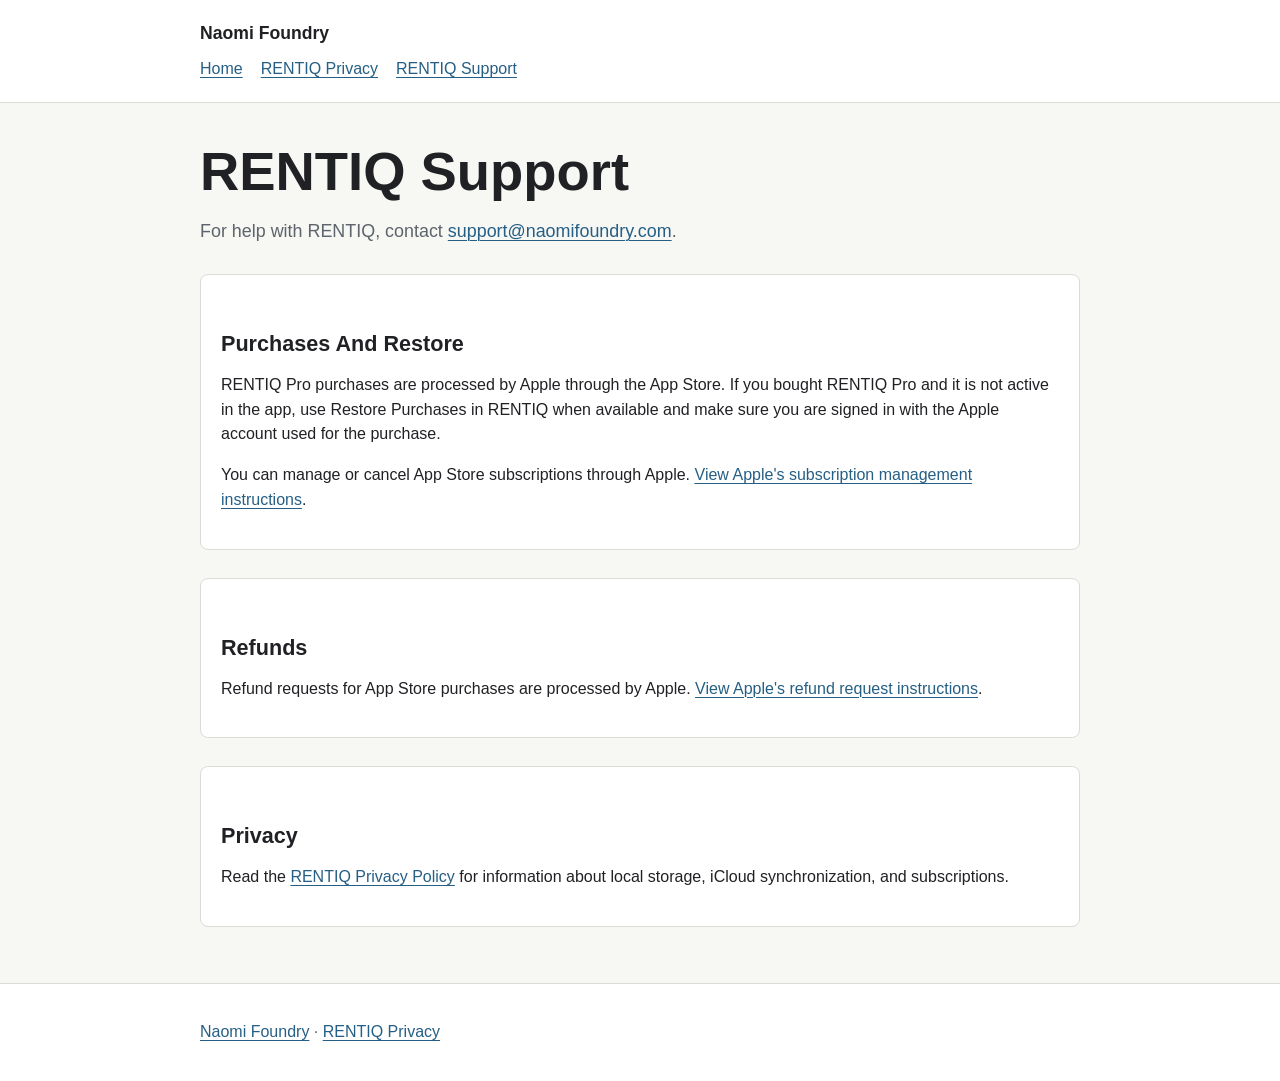
==== apps/rentiq/support/index.html @ c2c321bd "Publish Naomi Foundry Pages site" ====
<!doctype html>
<html lang="en">
<head>
  <meta charset="utf-8">
  <meta name="viewport" content="width=device-width, initial-scale=1">
  <title>RENTIQ Support | Naomi Foundry</title>
  <meta name="description" content="Support information for RENTIQ, an iOS app published by Naomi Foundry.">
  <link rel="canonical" href="https://www.naomifoundry.com/apps/rentiq/support/">
  <link rel="stylesheet" href="/assets/styles.css">
</head>
<body>
  <header class="site-header">
    <div class="wrap">
      <p class="brand">Naomi Foundry</p>
      <nav aria-label="Primary navigation">
        <a href="/">Home</a>
        <a href="/apps/rentiq/privacy/">RENTIQ Privacy</a>
        <a href="/apps/rentiq/support/" aria-current="page">RENTIQ Support</a>
      </nav>
    </div>
  </header>

  <main>
    <div class="wrap">
      <h1>RENTIQ Support</h1>
      <p class="lede">For help with RENTIQ, contact <a href="mailto:support@naomifoundry.com">support@naomifoundry.com</a>.</p>

      <section class="panel">
        <h2>Purchases And Restore</h2>
        <p>RENTIQ Pro purchases are processed by Apple through the App Store. If you bought RENTIQ Pro and it is not active in the app, use Restore Purchases in RENTIQ when available and make sure you are signed in with the Apple account used for the purchase.</p>
        <p>You can manage or cancel App Store subscriptions through Apple. <a href="https://support.apple.com/118428">View Apple's subscription management instructions</a>.</p>
      </section>

      <section class="panel">
        <h2>Refunds</h2>
        <p>Refund requests for App Store purchases are processed by Apple. <a href="https://support.apple.com/118223">View Apple's refund request instructions</a>.</p>
      </section>

      <section class="panel">
        <h2>Privacy</h2>
        <p>Read the <a href="/apps/rentiq/privacy/">RENTIQ Privacy Policy</a> for information about local storage, iCloud synchronization, and subscriptions.</p>
      </section>
    </div>
  </main>

  <footer class="site-footer">
    <div class="wrap">
      <p><a href="/">Naomi Foundry</a> · <a href="/apps/rentiq/privacy/">RENTIQ Privacy</a></p>
    </div>
  </footer>
</body>
</html>
---- assets/styles.css ----
:root {
  color-scheme: light dark;
  --bg: #f7f7f4;
  --surface: #ffffff;
  --text: #202124;
  --muted: #5d646b;
  --border: #d9ddd8;
  --accent: #255f85;
  --accent-strong: #16455f;
  --focus: #c2512f;
}

@media (prefers-color-scheme: dark) {
  :root {
    --bg: #151716;
    --surface: #202321;
    --text: #f2f2ee;
    --muted: #c4c9c5;
    --border: #3d443f;
    --accent: #8fc3e4;
    --accent-strong: #b7dcf1;
    --focus: #f19a72;
  }
}

* {
  box-sizing: border-box;
}

html {
  font-family: -apple-system, BlinkMacSystemFont, "Segoe UI", sans-serif;
  background: var(--bg);
  color: var(--text);
  line-height: 1.55;
}

body {
  margin: 0;
}

a {
  color: var(--accent);
  text-decoration-thickness: 0.08em;
  text-underline-offset: 0.18em;
}

a:hover {
  color: var(--accent-strong);
}

a:focus-visible {
  outline: 3px solid var(--focus);
  outline-offset: 3px;
}

.site-header,
.site-footer {
  background: var(--surface);
  border-color: var(--border);
}

.site-header {
  border-bottom: 1px solid var(--border);
}

.site-footer {
  border-top: 1px solid var(--border);
  color: var(--muted);
}

.wrap {
  width: min(100% - 32px, 880px);
  margin: 0 auto;
}

.site-header .wrap,
.site-footer .wrap {
  padding: 20px 0;
}

.brand {
  margin: 0;
  font-size: 1.1rem;
  font-weight: 700;
}

nav {
  display: flex;
  flex-wrap: wrap;
  gap: 10px 18px;
  margin-top: 10px;
}

main {
  padding: 40px 0 56px;
}

h1 {
  margin: 0 0 14px;
  font-size: clamp(2rem, 8vw, 3.4rem);
  line-height: 1.05;
}

h2 {
  margin: 36px 0 12px;
  font-size: 1.35rem;
  line-height: 1.2;
}

h3 {
  margin: 24px 0 8px;
  font-size: 1.05rem;
}

p,
li {
  font-size: 1rem;
}

.lede {
  max-width: 680px;
  color: var(--muted);
  font-size: 1.12rem;
}

.panel {
  margin-top: 28px;
  padding: 20px;
  background: var(--surface);
  border: 1px solid var(--border);
  border-radius: 8px;
}

.list {
  padding-left: 1.2rem;
}

.meta {
  color: var(--muted);
}

.app-list {
  display: grid;
  gap: 16px;
  margin-top: 24px;
}

.app-entry {
  padding: 20px;
  background: var(--surface);
  border: 1px solid var(--border);
  border-radius: 8px;
}

.app-entry h2 {
  margin-top: 0;
}

.link-row {
  display: flex;
  flex-wrap: wrap;
  gap: 10px 18px;
  margin-top: 14px;
}

@media (max-width: 520px) {
  .wrap {
    width: min(100% - 24px, 880px);
  }

  main {
    padding: 28px 0 44px;
  }

  .panel,
  .app-entry {
    padding: 16px;
  }
}
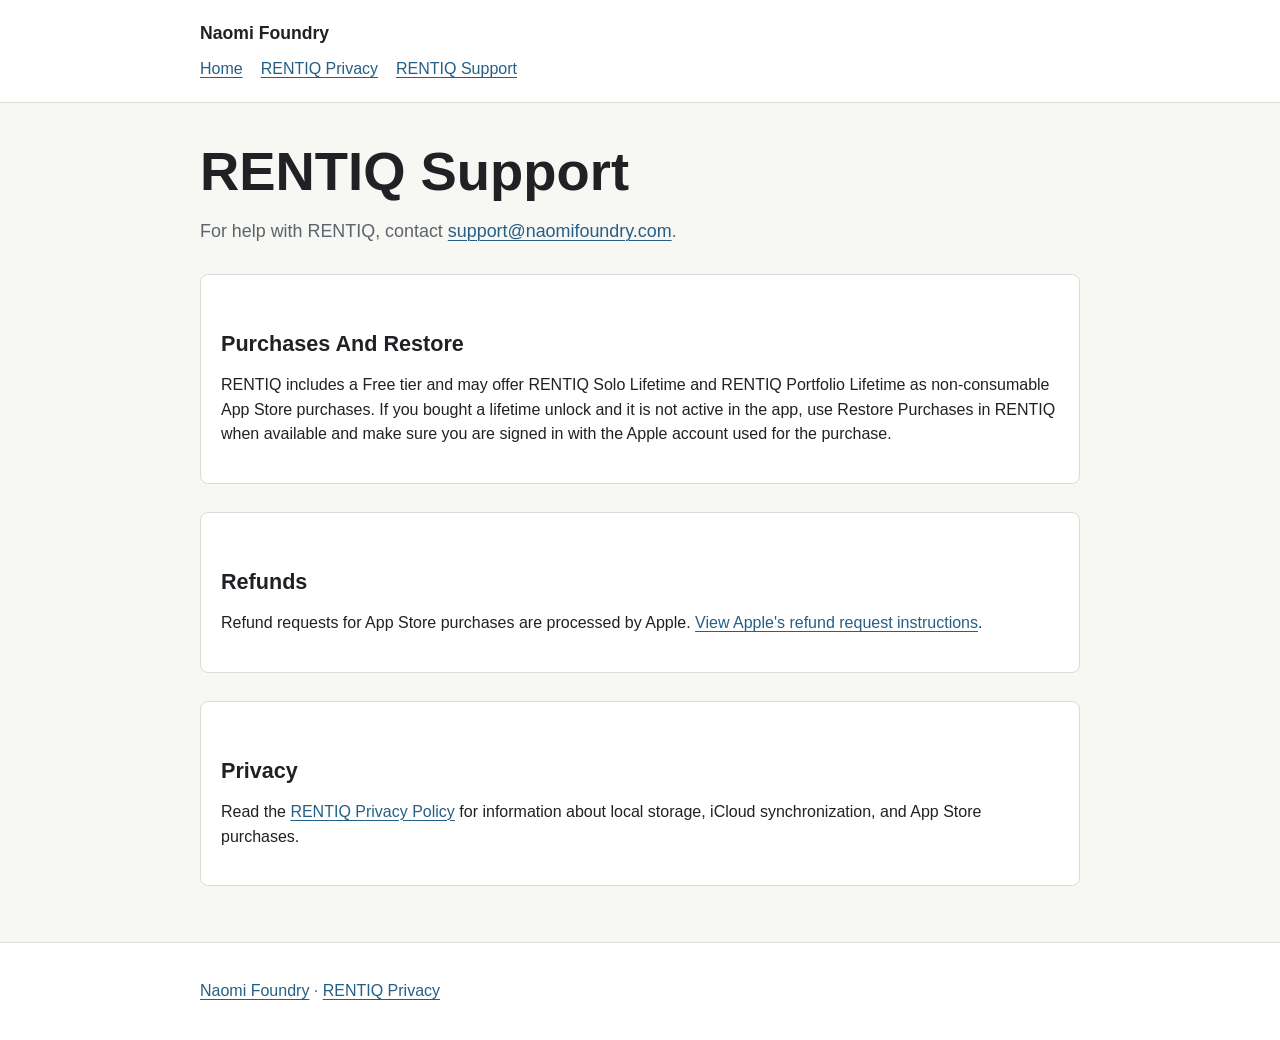
==== commit fab291aa: "Update RENTIQ purchase support copy" ====
--- a/apps/rentiq/support/index.html
+++ b/apps/rentiq/support/index.html
@@ -27,8 +27,7 @@
 
       <section class="panel">
         <h2>Purchases And Restore</h2>
-        <p>RENTIQ Pro purchases are processed by Apple through the App Store. If you bought RENTIQ Pro and it is not active in the app, use Restore Purchases in RENTIQ when available and make sure you are signed in with the Apple account used for the purchase.</p>
-        <p>You can manage or cancel App Store subscriptions through Apple. <a href="https://support.apple.com/118428">View Apple's subscription management instructions</a>.</p>
+        <p>RENTIQ includes a Free tier and may offer RENTIQ Solo Lifetime and RENTIQ Portfolio Lifetime as non-consumable App Store purchases. If you bought a lifetime unlock and it is not active in the app, use Restore Purchases in RENTIQ when available and make sure you are signed in with the Apple account used for the purchase.</p>
       </section>
 
       <section class="panel">
@@ -38,7 +37,7 @@
 
       <section class="panel">
         <h2>Privacy</h2>
-        <p>Read the <a href="/apps/rentiq/privacy/">RENTIQ Privacy Policy</a> for information about local storage, iCloud synchronization, and subscriptions.</p>
+        <p>Read the <a href="/apps/rentiq/privacy/">RENTIQ Privacy Policy</a> for information about local storage, iCloud synchronization, and App Store purchases.</p>
       </section>
     </div>
   </main>
